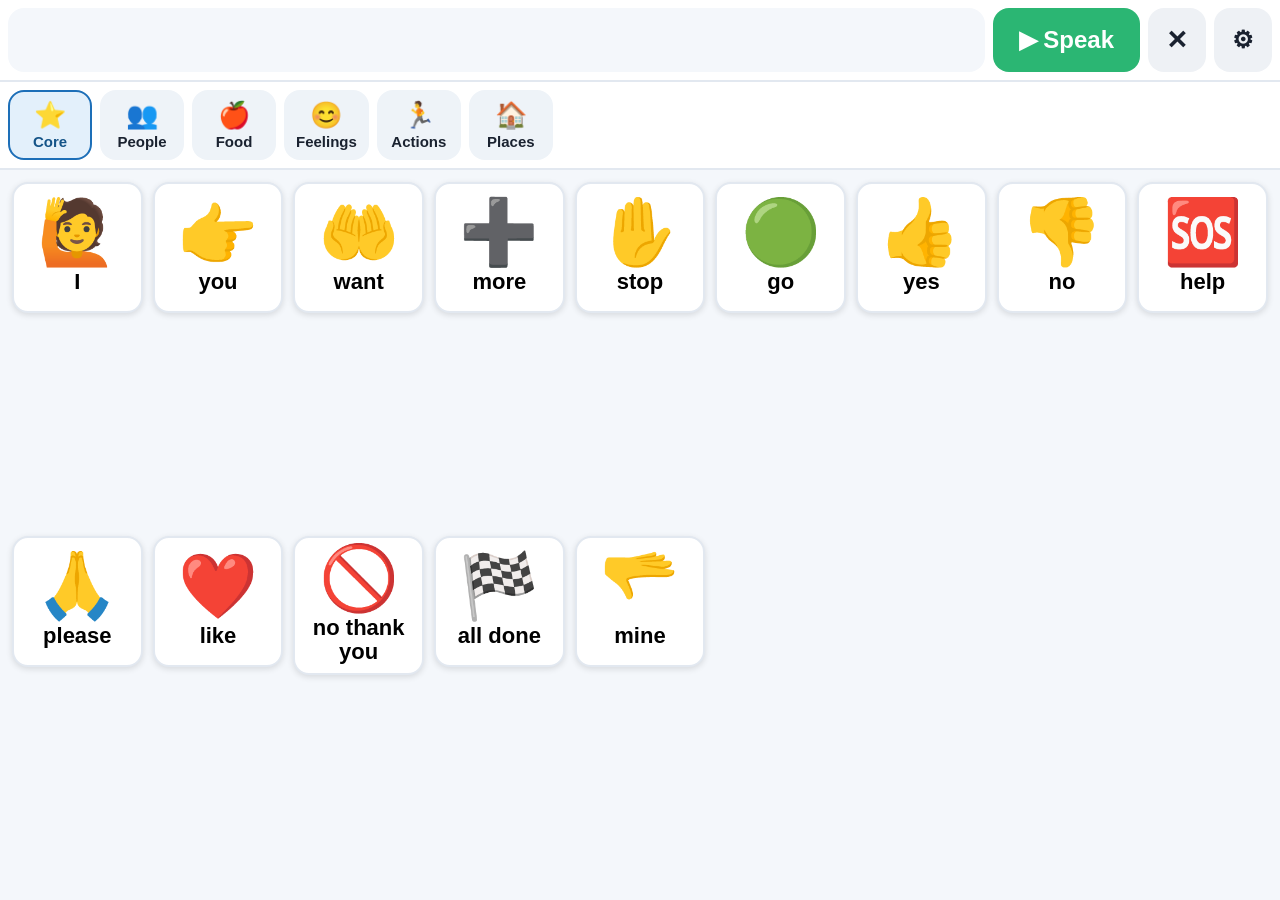
==== index.html @ 5db4a634 "PicTalk v1 — free, offline AAC talking picture board A tap-to-speak picture board for non-speaking c" ====
<!DOCTYPE html>
<html lang="en">
<head>
  <meta charset="UTF-8" />
  <meta name="viewport" content="width=device-width, initial-scale=1, viewport-fit=cover" />
  <meta name="theme-color" content="#1d6fb8" />
  <title>PicTalk</title>
  <link rel="manifest" href="./manifest.webmanifest" />
  <link rel="icon" href="./icons/icon.svg" type="image/svg+xml" />
  <link rel="apple-touch-icon" href="./icons/icon-192.png" />
  <link rel="stylesheet" href="./styles.css" />
</head>
<body>
  <header class="topbar">
    <div id="sentence" class="sentence" aria-live="polite" aria-label="Sentence"></div>
    <div class="controls">
      <button id="speak-btn" class="btn speak" aria-label="Speak sentence">▶ Speak</button>
      <button id="clear-btn" class="btn clear" aria-label="Clear sentence">✕</button>
      <button id="gear-btn" class="btn gear" aria-label="Parent settings">⚙</button>
    </div>
  </header>

  <nav id="categories" class="categories" aria-label="Categories"></nav>

  <main id="grid" class="grid" aria-label="Words"></main>

  <p id="no-speech" class="no-speech" hidden>
    This device's browser can't speak out loud. The tiles still work, but you may
    need a different browser (Chrome, Safari, or Edge) for the voice.
  </p>

  <!-- Parent mode -->
  <dialog id="parent-panel" class="parent-panel">
    <div class="parent-head">
      <h2>Parent settings</h2>
      <button id="parent-close" class="btn small" aria-label="Close">Done</button>
    </div>

    <section class="parent-section">
      <h3>Add a personal tile</h3>
      <p class="muted">Add the people and things in your child's life — a real photo
        of Mom, your dog, a favorite toy.</p>
      <form id="add-form" class="add-form">
        <label>Word it says
          <input id="p-label" type="text" placeholder="Mama" maxlength="30" required />
        </label>
        <label>Category
          <select id="p-category"></select>
        </label>
        <label>Speak differently? (optional)
          <input id="p-say" type="text" placeholder="leave blank to say the word above" maxlength="60" />
        </label>
        <label>Photo (optional)
          <input id="p-photo" type="file" accept="image/*" capture="environment" />
        </label>
        <button type="submit" class="btn primary">Add tile</button>
      </form>
    </section>

    <section class="parent-section">
      <h3>Your personal tiles</h3>
      <div id="personal-list" class="personal-list"></div>
    </section>

    <section class="parent-section">
      <h3>Voice</h3>
      <label>Speaking voice
        <select id="voice-select"></select>
      </label>
    </section>

    <p class="privacy">🔒 Everything you add — photos, names, words — stays on this
      device only. Nothing is ever uploaded.</p>
  </dialog>

  <script type="module" src="./js/app.js"></script>
</body>
</html>
---- styles.css ----
/* PicTalk styles — large touch targets, high contrast, calm colors.
   Designed for a child's finger on a cheap tablet: big tiles, clear labels,
   nothing tiny or fiddly on the Talk screen. */

:root {
  --bg: #f4f7fb;
  --tile-bg: #ffffff;
  --ink: #1a2230;
  --brand: #1d6fb8;
  --brand-dark: #155488;
  --accent: #2bb673;
  --danger: #d2462f;
  --shadow: 0 2px 6px rgba(0, 0, 0, 0.12);
  --radius: 16px;
}

* { box-sizing: border-box; }

html, body {
  margin: 0;
  height: 100%;
  background: var(--bg);
  color: var(--ink);
  font-family: system-ui, -apple-system, "Segoe UI", Roboto, sans-serif;
  -webkit-tap-highlight-color: transparent;
}

body {
  display: flex;
  flex-direction: column;
  height: 100dvh;
  overflow: hidden;
}

/* ---- Top bar: sentence + controls ---- */
.topbar {
  display: flex;
  align-items: stretch;
  gap: 8px;
  padding: 8px;
  background: #fff;
  border-bottom: 2px solid #e2e8f0;
  padding-top: max(8px, env(safe-area-inset-top));
}

.sentence {
  flex: 1;
  min-height: 64px;
  display: flex;
  align-items: center;
  flex-wrap: wrap;
  gap: 8px;
  padding: 8px 12px;
  background: var(--bg);
  border-radius: var(--radius);
  font-size: 28px;
  overflow-x: auto;
}

.token {
  background: var(--brand);
  color: #fff;
  padding: 4px 14px;
  border-radius: 999px;
  white-space: nowrap;
}

.controls { display: flex; gap: 8px; }

.btn {
  border: none;
  border-radius: var(--radius);
  background: #e8eef5;
  color: var(--ink);
  font-size: 20px;
  font-weight: 600;
  padding: 0 18px;
  cursor: pointer;
  transition: transform 0.05s ease, background 0.15s ease;
}
.btn:active { transform: scale(0.96); }

.btn.speak { background: var(--accent); color: #fff; font-size: 24px; padding: 0 26px; }
.btn.clear { background: #eef1f5; font-size: 26px; }
.btn.gear  { background: #eef1f5; font-size: 24px; }
.btn.primary { background: var(--brand); color: #fff; }
.btn.danger  { background: var(--danger); color: #fff; }
.btn.small   { font-size: 16px; padding: 8px 14px; }

/* ---- Category bar ---- */
.categories {
  display: flex;
  gap: 8px;
  padding: 8px;
  overflow-x: auto;
  background: #fff;
  border-bottom: 2px solid #e2e8f0;
}

.cat {
  flex: 0 0 auto;
  display: flex;
  flex-direction: column;
  align-items: center;
  gap: 2px;
  min-width: 84px;
  padding: 8px 10px;
  border: 2px solid transparent;
  border-radius: var(--radius);
  background: #eef3f8;
  color: var(--ink);
  font-size: 15px;
  font-weight: 600;
  cursor: pointer;
}
.cat .cat-emoji { font-size: 26px; }
.cat.active {
  background: #e3f0fb;
  border-color: var(--brand);
  color: var(--brand-dark);
}

/* ---- Tile grid ---- */
.grid {
  flex: 1;
  overflow-y: auto;
  display: grid;
  grid-template-columns: repeat(auto-fill, minmax(120px, 1fr));
  gap: 10px;
  padding: 12px;
  padding-bottom: max(12px, env(safe-area-inset-bottom));
}

.tile {
  display: flex;
  flex-direction: column;
  align-items: center;
  justify-content: center;
  gap: 6px;
  aspect-ratio: 1 / 1;
  background: var(--tile-bg);
  border: 2px solid #e2e8f0;
  border-radius: var(--radius);
  box-shadow: var(--shadow);
  cursor: pointer;
  padding: 8px;
  transition: transform 0.05s ease, border-color 0.15s ease;
}
.tile:active { transform: scale(0.95); border-color: var(--brand); }

.tile-emoji { font-size: clamp(40px, 9vw, 64px); line-height: 1; }
.tile-photo {
  width: 70%;
  aspect-ratio: 1 / 1;
  object-fit: cover;
  border-radius: 12px;
}
.tile-label {
  font-size: clamp(16px, 3.5vw, 22px);
  font-weight: 700;
  text-align: center;
  line-height: 1.1;
}

.no-speech {
  margin: 0;
  padding: 10px 16px;
  background: #fff4d6;
  color: #6b5300;
  font-size: 15px;
  text-align: center;
}

/* ---- Parent panel (dialog) ---- */
.parent-panel {
  width: min(560px, 94vw);
  max-height: 90dvh;
  border: none;
  border-radius: 20px;
  padding: 0;
  box-shadow: 0 12px 40px rgba(0, 0, 0, 0.3);
  overflow: auto;
}
.parent-panel::backdrop { background: rgba(10, 20, 35, 0.45); }

.parent-head {
  position: sticky;
  top: 0;
  display: flex;
  align-items: center;
  justify-content: space-between;
  padding: 16px 20px;
  background: var(--brand);
  color: #fff;
}
.parent-head h2 { margin: 0; font-size: 22px; }

.parent-section { padding: 16px 20px; border-bottom: 1px solid #eef1f5; }
.parent-section h3 { margin: 0 0 6px; font-size: 18px; }

.muted { color: #5b6675; font-size: 14px; margin: 0 0 10px; }

.add-form { display: flex; flex-direction: column; gap: 12px; }
.add-form label {
  display: flex;
  flex-direction: column;
  gap: 4px;
  font-size: 14px;
  font-weight: 600;
  color: #44505f;
}
.add-form input, .add-form select, #voice-select {
  font-size: 17px;
  padding: 10px;
  border: 2px solid #d4dce6;
  border-radius: 12px;
  background: #fff;
}

.personal-list { display: flex; flex-direction: column; gap: 8px; }
.personal-row {
  display: flex;
  align-items: center;
  gap: 12px;
  padding: 8px;
  background: #f6f9fc;
  border-radius: 12px;
}
.thumb {
  width: 48px; height: 48px;
  object-fit: cover;
  border-radius: 10px;
  background: #e8eef5;
  display: flex; align-items: center; justify-content: center;
  font-size: 24px;
}
.personal-meta { flex: 1; font-weight: 600; }

.privacy {
  margin: 0;
  padding: 16px 20px;
  font-size: 14px;
  color: #2f6b4a;
  background: #eafaf1;
}

#voice-select { width: 100%; }
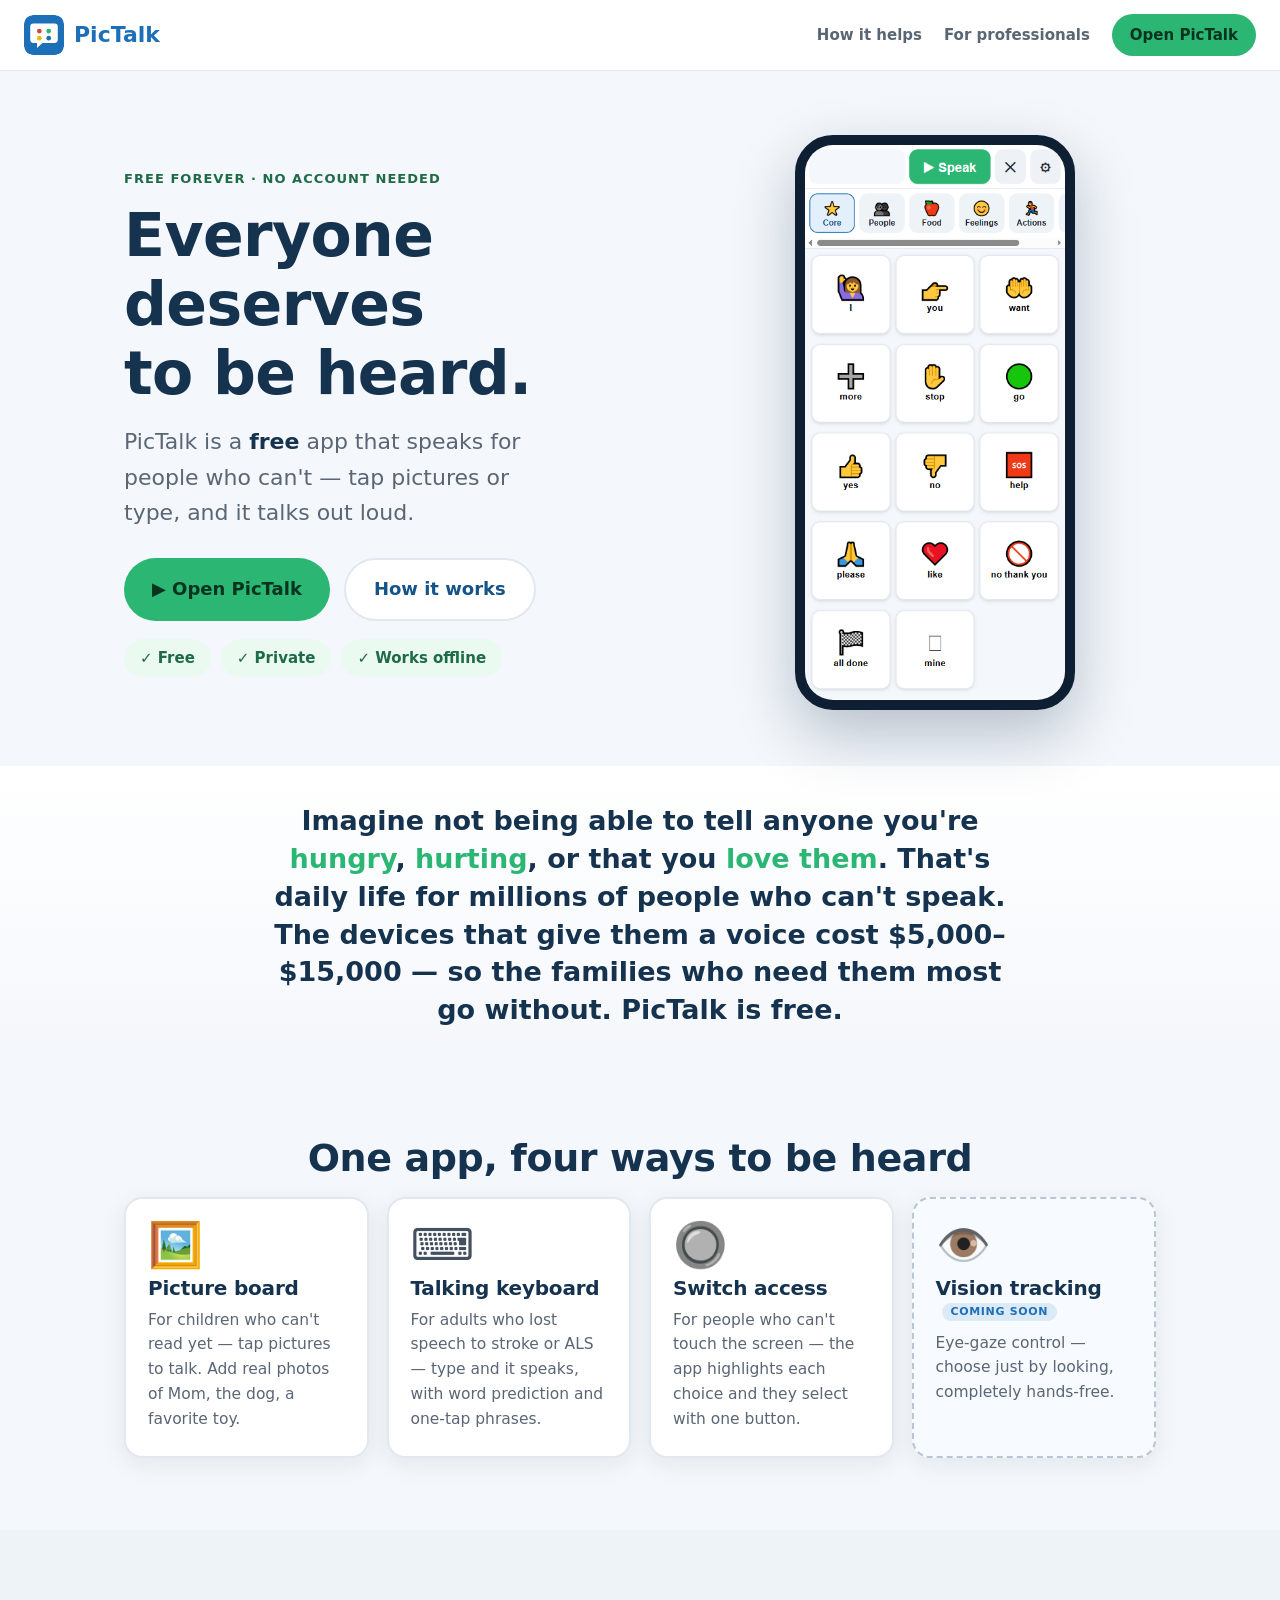
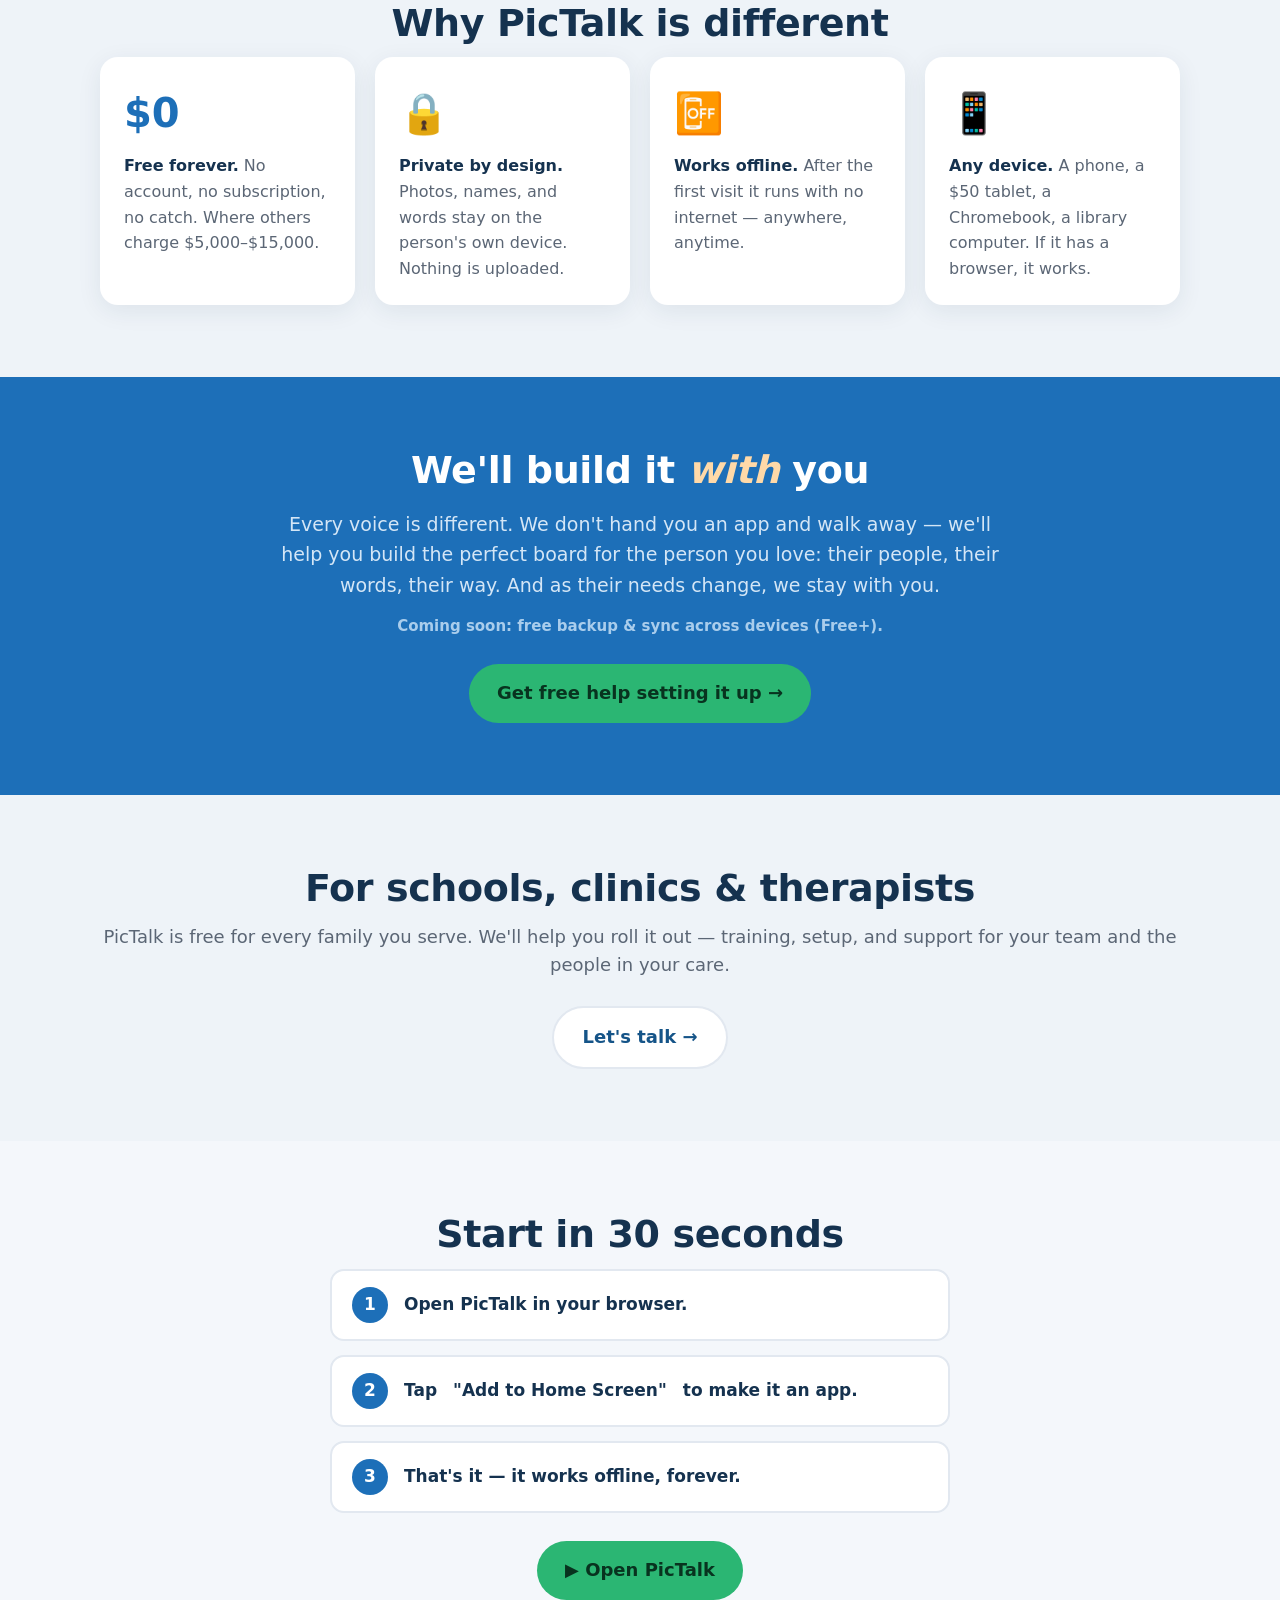
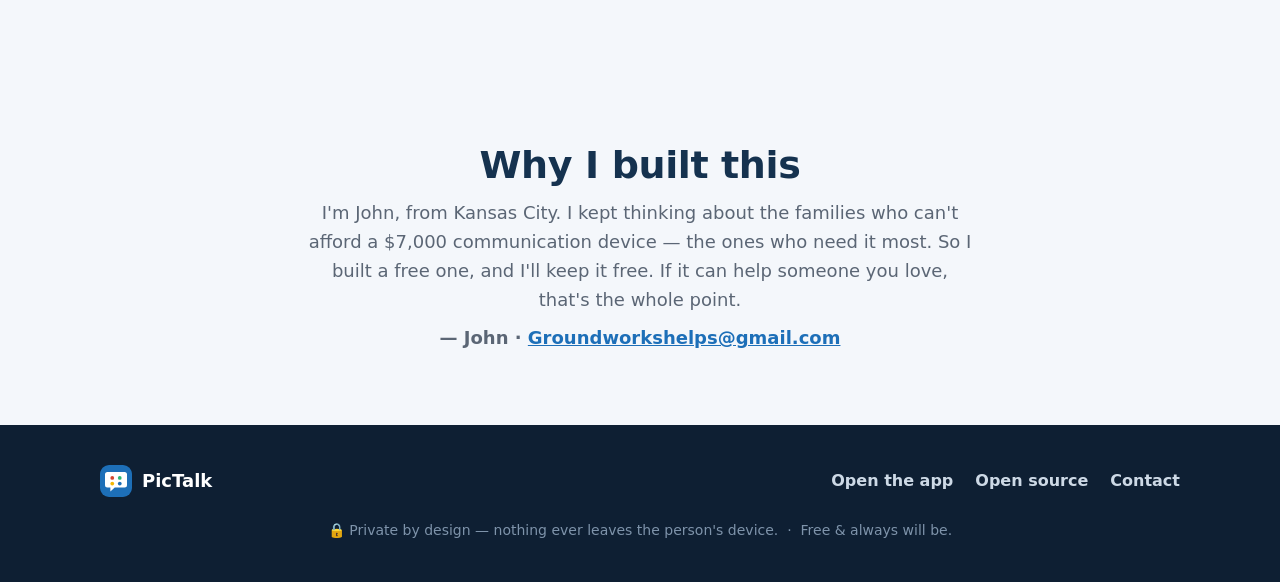
==== commit a2faf85e: "Add landing page; move app to /app/ New warm, accessible marketing landing page at the site root: he" ====
--- a/index.html
+++ b/index.html
@@ -2,77 +2,199 @@
 <html lang="en">
 <head>
   <meta charset="UTF-8" />
-  <meta name="viewport" content="width=device-width, initial-scale=1, viewport-fit=cover" />
+  <meta name="viewport" content="width=device-width, initial-scale=1" />
+  <title>PicTalk — A free app that speaks for people who can't</title>
+  <meta name="description" content="PicTalk is a free, private, offline communication app for people who can't speak. Tap pictures or type, and it talks out loud. Free forever — works on any phone or tablet." />
   <meta name="theme-color" content="#1d6fb8" />
-  <title>PicTalk</title>
-  <link rel="manifest" href="./manifest.webmanifest" />
-  <link rel="icon" href="./icons/icon.svg" type="image/svg+xml" />
-  <link rel="apple-touch-icon" href="./icons/icon-192.png" />
-  <link rel="stylesheet" href="./styles.css" />
+  <link rel="icon" href="./app/icons/icon.svg" type="image/svg+xml" />
+  <link rel="stylesheet" href="./landing.css" />
+  <!-- Open Graph for link sharing -->
+  <meta property="og:title" content="PicTalk — a free voice for people who can't speak" />
+  <meta property="og:description" content="Free, private, offline. Tap pictures or type and it talks out loud. Works on any phone or tablet." />
+  <meta property="og:type" content="website" />
 </head>
 <body>
-  <header class="topbar">
-    <div id="sentence" class="sentence" aria-live="polite" aria-label="Sentence"></div>
-    <div class="controls">
-      <button id="speak-btn" class="btn speak" aria-label="Speak sentence">▶ Speak</button>
-      <button id="clear-btn" class="btn clear" aria-label="Clear sentence">✕</button>
-      <button id="gear-btn" class="btn gear" aria-label="Parent settings">⚙</button>
+  <a class="skip-link" href="#main">Skip to content</a>
+
+  <!-- NAV -->
+  <header class="nav">
+    <a class="brand" href="/" aria-label="PicTalk home">
+      <img src="./app/icons/icon.svg" alt="" width="40" height="40" />
+      <span>PicTalk</span>
+    </a>
+    <nav class="nav-links" aria-label="Primary">
+      <a href="#help">How it helps</a>
+      <a href="#pros">For professionals</a>
+      <a class="btn btn-primary btn-sm" href="./app/">Open PicTalk</a>
+    </nav>
+  </header>
+
+  <main id="main">
+
+    <!-- HERO -->
+    <section class="hero" aria-labelledby="hero-title">
+      <div class="hero-copy">
+        <p class="eyebrow">Free forever · No account needed</p>
+        <h1 id="hero-title">Everyone deserves to&nbsp;be&nbsp;heard.</h1>
+        <p class="lede">
+          PicTalk is a <strong>free</strong> app that speaks for people who can't —
+          tap pictures or type, and it talks out loud.
+        </p>
+        <div class="cta-row">
+          <a class="btn btn-primary btn-lg" href="./app/">▶ Open PicTalk</a>
+          <a class="btn btn-ghost btn-lg" href="#start">How it works</a>
+        </div>
+        <ul class="chips" aria-label="Key promises">
+          <li>✓ Free</li>
+          <li>✓ Private</li>
+          <li>✓ Works offline</li>
+        </ul>
+      </div>
+      <div class="hero-art" aria-hidden="true">
+        <div class="phone">
+          <img src="./hero-app.png" alt="" />
+        </div>
+      </div>
+    </section>
+
+    <!-- EMOTIONAL HOOK -->
+    <section class="hook" aria-label="Why PicTalk exists">
+      <p>
+        Imagine not being able to tell anyone you're
+        <span class="hl">hungry</span>, <span class="hl">hurting</span>, or that you
+        <span class="hl">love them</span>. That's daily life for millions of people who
+        can't speak. The devices that give them a voice cost
+        <strong>$5,000&ndash;$15,000</strong> — so the families who need them most go
+        without. <strong>PicTalk is free.</strong>
+      </p>
+    </section>
+
+    <!-- WHO IT HELPS -->
+    <section id="help" class="section" aria-labelledby="help-title">
+      <h2 id="help-title">One app, four ways to be heard</h2>
+      <div class="cards">
+        <article class="card">
+          <div class="card-emoji" aria-hidden="true">🖼️</div>
+          <h3>Picture board</h3>
+          <p>For children who can't read yet — tap pictures to talk. Add real photos of
+            Mom, the dog, a favorite toy.</p>
+        </article>
+        <article class="card">
+          <div class="card-emoji" aria-hidden="true">⌨️</div>
+          <h3>Talking keyboard</h3>
+          <p>For adults who lost speech to stroke or ALS — type and it speaks, with word
+            prediction and one-tap phrases.</p>
+        </article>
+        <article class="card">
+          <div class="card-emoji" aria-hidden="true">🔘</div>
+          <h3>Switch access</h3>
+          <p>For people who can't touch the screen — the app highlights each choice and
+            they select with one button.</p>
+        </article>
+        <article class="card card-soon">
+          <div class="card-emoji" aria-hidden="true">👁️</div>
+          <h3>Vision tracking <span class="soon">Coming soon</span></h3>
+          <p>Eye-gaze control — choose just by looking, completely hands-free.</p>
+        </article>
+      </div>
+    </section>
+
+    <!-- WHY DIFFERENT -->
+    <section class="section section-tint" aria-labelledby="why-title">
+      <h2 id="why-title">Why PicTalk is different</h2>
+      <div class="why-grid">
+        <div class="why">
+          <div class="why-big">$0</div>
+          <p><strong>Free forever.</strong> No account, no subscription, no catch. Where
+            others charge $5,000&ndash;$15,000.</p>
+        </div>
+        <div class="why">
+          <div class="why-big">🔒</div>
+          <p><strong>Private by design.</strong> Photos, names, and words stay on the
+            person's own device. Nothing is uploaded.</p>
+        </div>
+        <div class="why">
+          <div class="why-big">📴</div>
+          <p><strong>Works offline.</strong> After the first visit it runs with no
+            internet — anywhere, anytime.</p>
+        </div>
+        <div class="why">
+          <div class="why-big">📱</div>
+          <p><strong>Any device.</strong> A phone, a $50 tablet, a Chromebook, a library
+            computer. If it has a browser, it works.</p>
+        </div>
+      </div>
+    </section>
+
+    <!-- WE'LL BUILD IT WITH YOU -->
+    <section class="section section-personal" aria-labelledby="personal-title">
+      <div class="personal-inner">
+        <h2 id="personal-title">We'll build it <em>with</em> you</h2>
+        <p>
+          Every voice is different. We don't hand you an app and walk away — we'll help
+          you build the perfect board for the person you love: their people, their words,
+          their way. And as their needs change, we stay with you.
+        </p>
+        <p class="coming">Coming soon: free backup &amp; sync across devices (Free+).</p>
+        <a class="btn btn-primary btn-lg" href="mailto:Groundworkshelps@gmail.com?subject=Help%20setting%20up%20PicTalk">
+          Get free help setting it up →
+        </a>
+      </div>
+    </section>
+
+    <!-- FOR PROFESSIONALS -->
+    <section id="pros" class="section section-tint" aria-labelledby="pros-title">
+      <h2 id="pros-title">For schools, clinics &amp; therapists</h2>
+      <p class="section-sub">
+        PicTalk is free for every family you serve. We'll help you roll it out — training,
+        setup, and support for your team and the people in your care.
+      </p>
+      <a class="btn btn-ghost btn-lg" href="mailto:Groundworkshelps@gmail.com?subject=PicTalk%20for%20our%20organization">
+        Let's talk →
+      </a>
+    </section>
+
+    <!-- START IN 30 SECONDS -->
+    <section id="start" class="section" aria-labelledby="start-title">
+      <h2 id="start-title">Start in 30 seconds</h2>
+      <ol class="steps">
+        <li><span class="step-n">1</span> Open PicTalk in your browser.</li>
+        <li><span class="step-n">2</span> Tap <strong>"Add to Home Screen"</strong> to make it an app.</li>
+        <li><span class="step-n">3</span> That's it — it works offline, forever.</li>
+      </ol>
+      <a class="btn btn-primary btn-lg" href="./app/">▶ Open PicTalk</a>
+    </section>
+
+    <!-- FROM THE MAKER -->
+    <section class="section section-maker" aria-labelledby="maker-title">
+      <h2 id="maker-title">Why I built this</h2>
+      <p>
+        I'm John, from Kansas City. I kept thinking about the families who can't afford a
+        $7,000 communication device — the ones who need it most. So I built a free one,
+        and I'll keep it free. If it can help someone you love, that's the whole point.
+      </p>
+      <p class="maker-sign">— John · <a href="mailto:Groundworkshelps@gmail.com">Groundworkshelps@gmail.com</a></p>
+    </section>
+
+  </main>
+
+  <!-- FOOTER -->
+  <footer class="footer">
+    <div class="footer-row">
+      <a class="brand brand-foot" href="/">
+        <img src="./app/icons/icon.svg" alt="" width="32" height="32" />
+        <span>PicTalk</span>
+      </a>
+      <nav class="footer-links" aria-label="Footer">
+        <a href="./app/">Open the app</a>
+        <a href="https://github.com/CrunchMaster-dev/pictalk">Open source</a>
+        <a href="mailto:Groundworkshelps@gmail.com">Contact</a>
+      </nav>
     </div>
-  </header>
-
-  <nav id="categories" class="categories" aria-label="Categories"></nav>
-
-  <main id="grid" class="grid" aria-label="Words"></main>
-
-  <p id="no-speech" class="no-speech" hidden>
-    This device's browser can't speak out loud. The tiles still work, but you may
-    need a different browser (Chrome, Safari, or Edge) for the voice.
-  </p>
-
-  <!-- Parent mode -->
-  <dialog id="parent-panel" class="parent-panel">
-    <div class="parent-head">
-      <h2>Parent settings</h2>
-      <button id="parent-close" class="btn small" aria-label="Close">Done</button>
-    </div>
-
-    <section class="parent-section">
-      <h3>Add a personal tile</h3>
-      <p class="muted">Add the people and things in your child's life — a real photo
-        of Mom, your dog, a favorite toy.</p>
-      <form id="add-form" class="add-form">
-        <label>Word it says
-          <input id="p-label" type="text" placeholder="Mama" maxlength="30" required />
-        </label>
-        <label>Category
-          <select id="p-category"></select>
-        </label>
-        <label>Speak differently? (optional)
-          <input id="p-say" type="text" placeholder="leave blank to say the word above" maxlength="60" />
-        </label>
-        <label>Photo (optional)
-          <input id="p-photo" type="file" accept="image/*" capture="environment" />
-        </label>
-        <button type="submit" class="btn primary">Add tile</button>
-      </form>
-    </section>
-
-    <section class="parent-section">
-      <h3>Your personal tiles</h3>
-      <div id="personal-list" class="personal-list"></div>
-    </section>
-
-    <section class="parent-section">
-      <h3>Voice</h3>
-      <label>Speaking voice
-        <select id="voice-select"></select>
-      </label>
-    </section>
-
-    <p class="privacy">🔒 Everything you add — photos, names, words — stays on this
-      device only. Nothing is ever uploaded.</p>
-  </dialog>
-
-  <script type="module" src="./js/app.js"></script>
+    <p class="footer-note">
+      🔒 Private by design — nothing ever leaves the person's device. &nbsp;·&nbsp;
+      Free &amp; always will be.
+    </p>
+  </footer>
 </body>
 </html>
--- a/landing.css
+++ b/landing.css
@@ -0,0 +1,237 @@
+/* PicTalk landing page — warm, friendly, accessible.
+   Brand carried from the app: blue #1d6fb8, green #2bb673. */
+
+:root {
+  --blue: #1d6fb8;
+  --blue-dark: #155488;
+  --green: #2bb673;
+  --green-dark: #1f6b47;
+  --ink: #15324f;
+  --body: #44505f;
+  --muted: #5b6675;
+  --bg: #f4f7fb;
+  --card: #ffffff;
+  --soft: #eef3f8;
+  --line: #e2e8f0;
+  --radius: 18px;
+  --shadow: 0 6px 24px rgba(21, 50, 79, 0.08);
+  --maxw: 1080px;
+}
+
+* { box-sizing: border-box; margin: 0; padding: 0; }
+
+html { scroll-behavior: smooth; }
+@media (prefers-reduced-motion: reduce) {
+  html { scroll-behavior: auto; }
+  * { transition: none !important; animation: none !important; }
+}
+
+body {
+  font-family: system-ui, -apple-system, "Segoe UI", Roboto, sans-serif;
+  color: var(--body);
+  background: var(--bg);
+  line-height: 1.6;
+  -webkit-font-smoothing: antialiased;
+}
+
+h1, h2, h3 { color: var(--ink); line-height: 1.15; letter-spacing: -0.01em; }
+strong { color: var(--ink); }
+a { color: var(--blue); }
+
+/* Accessibility: skip link + focus */
+.skip-link {
+  position: absolute; left: -999px; top: 0;
+  background: var(--blue); color: #fff; padding: 10px 16px; border-radius: 0 0 10px 0;
+  z-index: 100;
+}
+.skip-link:focus { left: 0; }
+a:focus-visible, .btn:focus-visible {
+  outline: 3px solid var(--blue);
+  outline-offset: 3px;
+  border-radius: 6px;
+}
+
+/* Buttons */
+.btn {
+  display: inline-flex; align-items: center; justify-content: center; gap: 8px;
+  font-weight: 800; text-decoration: none; cursor: pointer;
+  border-radius: 999px; transition: transform 0.08s ease, background-color 0.15s ease;
+  white-space: nowrap;
+}
+.btn:active { transform: scale(0.97); }
+.btn-primary { background: var(--green); color: #08331f; }
+.btn-primary:hover { background: #25a667; }
+.btn-ghost { background: #fff; color: var(--blue-dark); border: 2px solid var(--line); }
+.btn-ghost:hover { border-color: var(--blue); }
+.btn-sm { padding: 9px 18px; font-size: 15px; }
+.btn-lg { padding: 15px 28px; font-size: 18px; }
+
+/* Nav */
+.nav {
+  position: sticky; top: 0; z-index: 50;
+  display: flex; align-items: center; justify-content: space-between;
+  gap: 16px; padding: 14px 24px;
+  background: rgba(255, 255, 255, 0.92);
+  backdrop-filter: blur(8px);
+  border-bottom: 1px solid var(--line);
+}
+.brand {
+  display: inline-flex; align-items: center; gap: 10px;
+  font-weight: 800; font-size: 22px; color: var(--blue); text-decoration: none;
+}
+.brand img { border-radius: 9px; }
+.nav-links { display: flex; align-items: center; gap: 22px; }
+.nav-links > a:not(.btn) {
+  font-weight: 700; color: var(--muted); text-decoration: none; font-size: 15px;
+}
+.nav-links > a:not(.btn):hover { color: var(--ink); }
+
+/* Layout helper */
+.section {
+  max-width: var(--maxw); margin: 0 auto; padding: 72px 24px;
+}
+.section > h2 {
+  font-size: clamp(26px, 4vw, 38px); text-align: center; margin-bottom: 12px;
+}
+.section-sub {
+  text-align: center; max-width: 620px; margin: 0 auto 26px;
+  font-size: 18px; color: var(--muted);
+}
+.section-tint { max-width: none; background: var(--soft); }
+.section-tint > * { max-width: var(--maxw); margin-left: auto; margin-right: auto; }
+
+/* Hero */
+.hero {
+  max-width: var(--maxw); margin: 0 auto;
+  display: grid; grid-template-columns: 1.1fr 0.9fr; gap: 48px; align-items: center;
+  padding: 64px 24px 56px;
+}
+.eyebrow {
+  font-weight: 800; font-size: 13px; letter-spacing: 0.08em; text-transform: uppercase;
+  color: var(--green-dark);
+}
+.hero h1 {
+  font-size: clamp(38px, 6vw, 60px); font-weight: 900; margin: 12px 0 16px;
+}
+.lede { font-size: clamp(18px, 2.4vw, 22px); color: var(--muted); max-width: 30ch; }
+.cta-row { display: flex; flex-wrap: wrap; gap: 14px; margin: 28px 0 18px; }
+.chips { list-style: none; display: flex; flex-wrap: wrap; gap: 10px; }
+.chips li {
+  background: #eafaf1; color: var(--green-dark); font-weight: 800; font-size: 15px;
+  padding: 7px 16px; border-radius: 999px;
+}
+
+/* Phone mock */
+.hero-art { display: flex; justify-content: center; }
+.phone {
+  width: 280px; max-width: 80vw;
+  border: 10px solid #0e1f33; border-radius: 38px; background: #0e1f33;
+  box-shadow: 0 24px 60px rgba(21, 50, 79, 0.28);
+  overflow: hidden; line-height: 0;
+}
+.phone img { width: 100%; height: auto; display: block; }
+
+/* Emotional hook band */
+.hook {
+  background: linear-gradient(180deg, #ffffff 0%, var(--bg) 100%);
+  padding: 8px 24px 8px;
+}
+.hook p {
+  max-width: 760px; margin: 0 auto; text-align: center;
+  font-size: clamp(20px, 2.8vw, 27px); font-weight: 700; color: var(--ink);
+  line-height: 1.4; padding: 28px 0;
+}
+.hl { color: var(--green); }
+
+/* Cards */
+.cards {
+  display: grid; grid-template-columns: repeat(auto-fit, minmax(220px, 1fr)); gap: 18px;
+  margin-top: 16px;
+}
+.card {
+  background: var(--card); border: 2px solid var(--line); border-radius: var(--radius);
+  padding: 24px 22px; box-shadow: var(--shadow);
+}
+.card-emoji { font-size: 44px; line-height: 1; margin-bottom: 10px; }
+.card h3 { font-size: 20px; margin-bottom: 8px; }
+.card p { font-size: 15.5px; color: var(--muted); }
+.card-soon { border-style: dashed; border-color: #b9c6d6; background: #f7faff; }
+.soon {
+  display: inline-block; vertical-align: middle; margin-left: 6px;
+  font-size: 11px; font-weight: 800; letter-spacing: 0.06em; text-transform: uppercase;
+  color: var(--blue); background: #dceaf8; border-radius: 999px; padding: 3px 9px;
+}
+
+/* Why grid */
+.why-grid {
+  display: grid; grid-template-columns: repeat(auto-fit, minmax(220px, 1fr)); gap: 20px;
+}
+.why {
+  background: #fff; border-radius: var(--radius); padding: 24px; box-shadow: var(--shadow);
+}
+.why-big { font-size: 40px; font-weight: 900; color: var(--blue); margin-bottom: 8px; }
+.why p { font-size: 16px; color: var(--muted); }
+
+/* Personal section */
+.section-personal { max-width: none; background: var(--blue); color: #eaf3fb; }
+.personal-inner {
+  max-width: 760px; margin: 0 auto; text-align: center;
+}
+.section-personal h2 { color: #fff; font-size: clamp(26px, 4vw, 38px); }
+.section-personal em { color: #ffd9a8; font-style: italic; }
+.section-personal p { font-size: 19px; color: #d4e6f6; margin: 16px auto 0; max-width: 60ch; }
+.section-personal .coming {
+  font-size: 15px; color: #a9cdec; font-weight: 700; margin-top: 14px;
+}
+.section-personal .btn { margin-top: 26px; }
+
+/* Steps */
+.steps {
+  list-style: none; max-width: 620px; margin: 0 auto 28px;
+  display: flex; flex-direction: column; gap: 14px;
+}
+.steps li {
+  display: flex; align-items: center; gap: 16px;
+  background: #fff; border: 2px solid var(--line); border-radius: 14px;
+  padding: 16px 20px; font-size: 17px; color: var(--ink); font-weight: 600;
+}
+.step-n {
+  flex-shrink: 0; width: 36px; height: 36px; border-radius: 50%;
+  background: var(--blue); color: #fff; font-weight: 800;
+  display: flex; align-items: center; justify-content: center;
+}
+#start { text-align: center; }
+#pros { text-align: center; }
+
+/* Maker */
+.section-maker { max-width: 720px; text-align: center; }
+.section-maker p { font-size: 18px; color: var(--muted); margin-top: 10px; }
+.maker-sign { font-weight: 700; color: var(--ink); }
+
+/* Footer */
+.footer {
+  background: #0e1f33; color: #aebfd0; padding: 40px 24px;
+}
+.footer-row {
+  max-width: var(--maxw); margin: 0 auto;
+  display: flex; align-items: center; justify-content: space-between; flex-wrap: wrap; gap: 16px;
+}
+.brand-foot { color: #fff; font-size: 18px; }
+.footer-links { display: flex; gap: 22px; flex-wrap: wrap; }
+.footer-links a { color: #cdd9e6; text-decoration: none; font-weight: 600; }
+.footer-links a:hover { color: #fff; }
+.footer-note {
+  max-width: var(--maxw); margin: 22px auto 0; text-align: center;
+  font-size: 14px; color: #7e93aa;
+}
+
+/* Responsive */
+@media (max-width: 760px) {
+  .hero { grid-template-columns: 1fr; text-align: center; padding-top: 40px; }
+  .hero-copy { order: 1; }
+  .hero-art { order: 2; }
+  .lede, .chips { margin-left: auto; margin-right: auto; }
+  .cta-row, .chips { justify-content: center; }
+  .nav-links > a:not(.btn) { display: none; }
+  .section { padding: 52px 22px; }
+}
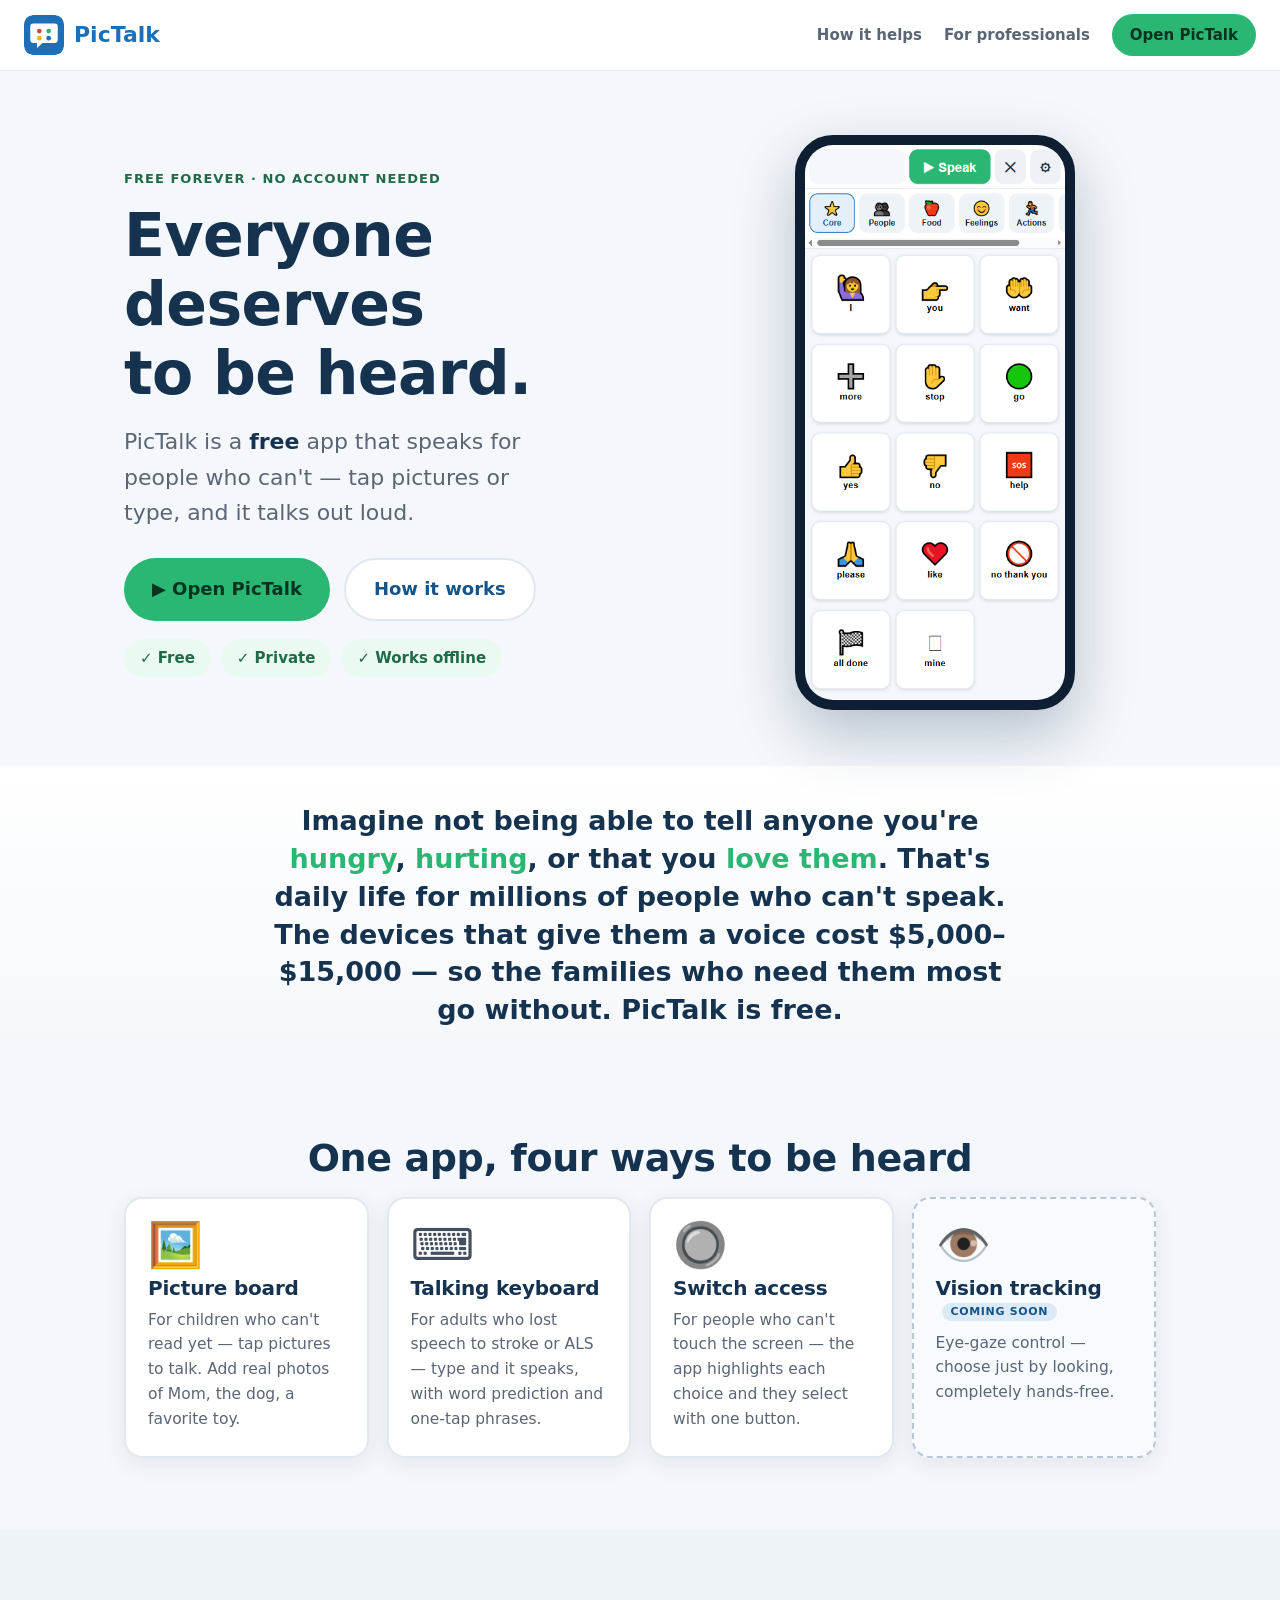
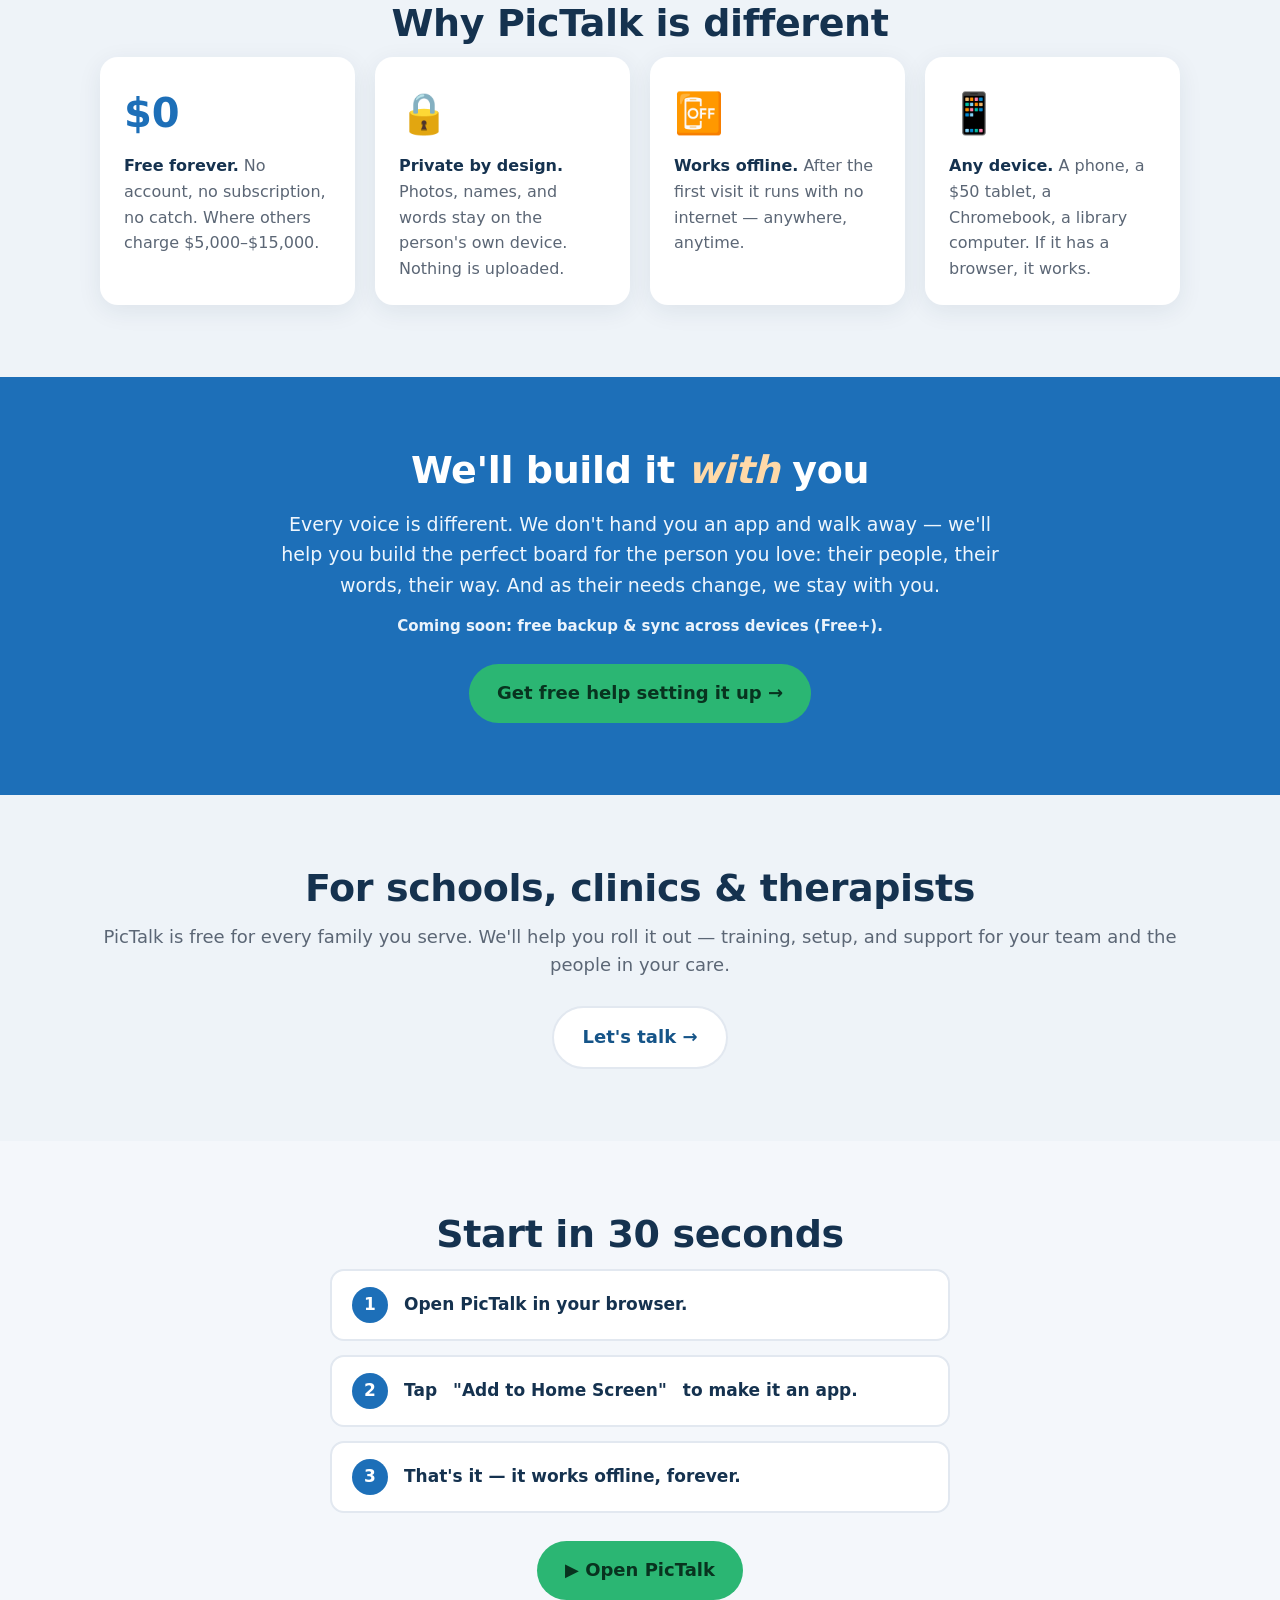
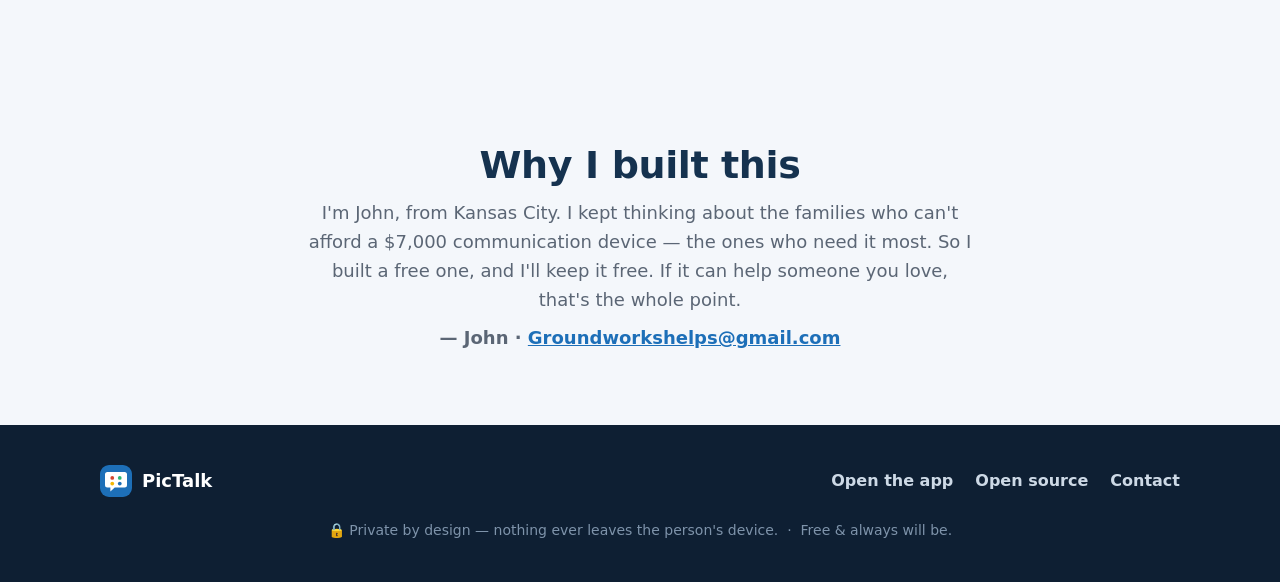
==== commit 0bb6bc38: "Landing audit fixes: WCAG-AA contrast + social share image - Fix 3 color-contrast failures (.soon ba" ====
--- a/index.html
+++ b/index.html
@@ -12,6 +12,15 @@
   <meta property="og:title" content="PicTalk — a free voice for people who can't speak" />
   <meta property="og:description" content="Free, private, offline. Tap pictures or type and it talks out loud. Works on any phone or tablet." />
   <meta property="og:type" content="website" />
+  <meta property="og:url" content="https://crunchmaster-dev.github.io/pictalk/" />
+  <meta property="og:image" content="https://crunchmaster-dev.github.io/pictalk/og-image.png" />
+  <meta property="og:image:width" content="1200" />
+  <meta property="og:image:height" content="630" />
+  <meta property="og:image:alt" content="PicTalk — a free app that speaks for people who can't" />
+  <meta name="twitter:card" content="summary_large_image" />
+  <meta name="twitter:title" content="PicTalk — a free voice for people who can't speak" />
+  <meta name="twitter:description" content="Free, private, offline. Tap pictures or type and it talks out loud." />
+  <meta name="twitter:image" content="https://crunchmaster-dev.github.io/pictalk/og-image.png" />
 </head>
 <body>
   <a class="skip-link" href="#main">Skip to content</a>
--- a/landing.css
+++ b/landing.css
@@ -159,7 +159,7 @@
 .soon {
   display: inline-block; vertical-align: middle; margin-left: 6px;
   font-size: 11px; font-weight: 800; letter-spacing: 0.06em; text-transform: uppercase;
-  color: var(--blue); background: #dceaf8; border-radius: 999px; padding: 3px 9px;
+  color: #155488; background: #dceaf8; border-radius: 999px; padding: 3px 9px;
 }
 
 /* Why grid */
@@ -179,9 +179,9 @@
 }
 .section-personal h2 { color: #fff; font-size: clamp(26px, 4vw, 38px); }
 .section-personal em { color: #ffd9a8; font-style: italic; }
-.section-personal p { font-size: 19px; color: #d4e6f6; margin: 16px auto 0; max-width: 60ch; }
+.section-personal p { font-size: 19px; color: #eef6fd; margin: 16px auto 0; max-width: 60ch; }
 .section-personal .coming {
-  font-size: 15px; color: #a9cdec; font-weight: 700; margin-top: 14px;
+  font-size: 15px; color: #eaf3fb; font-weight: 700; margin-top: 14px;
 }
 .section-personal .btn { margin-top: 26px; }
 
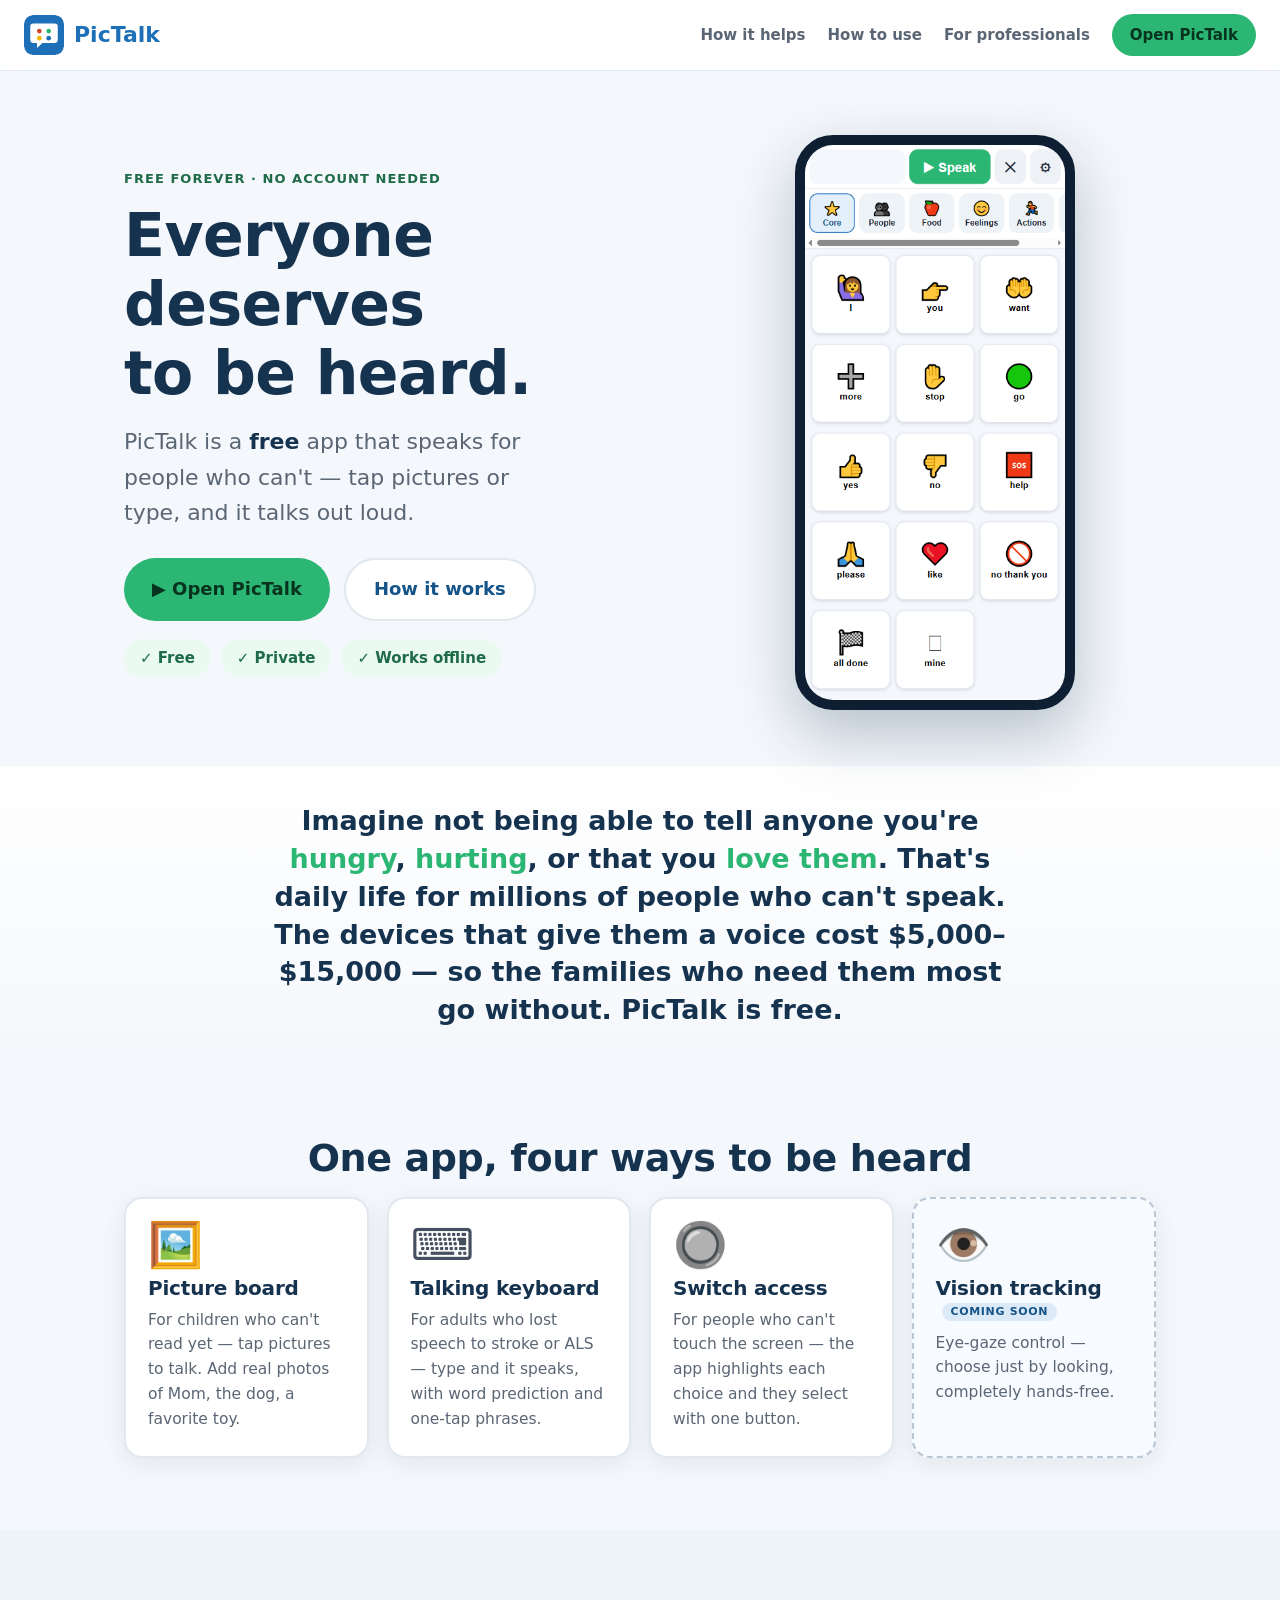
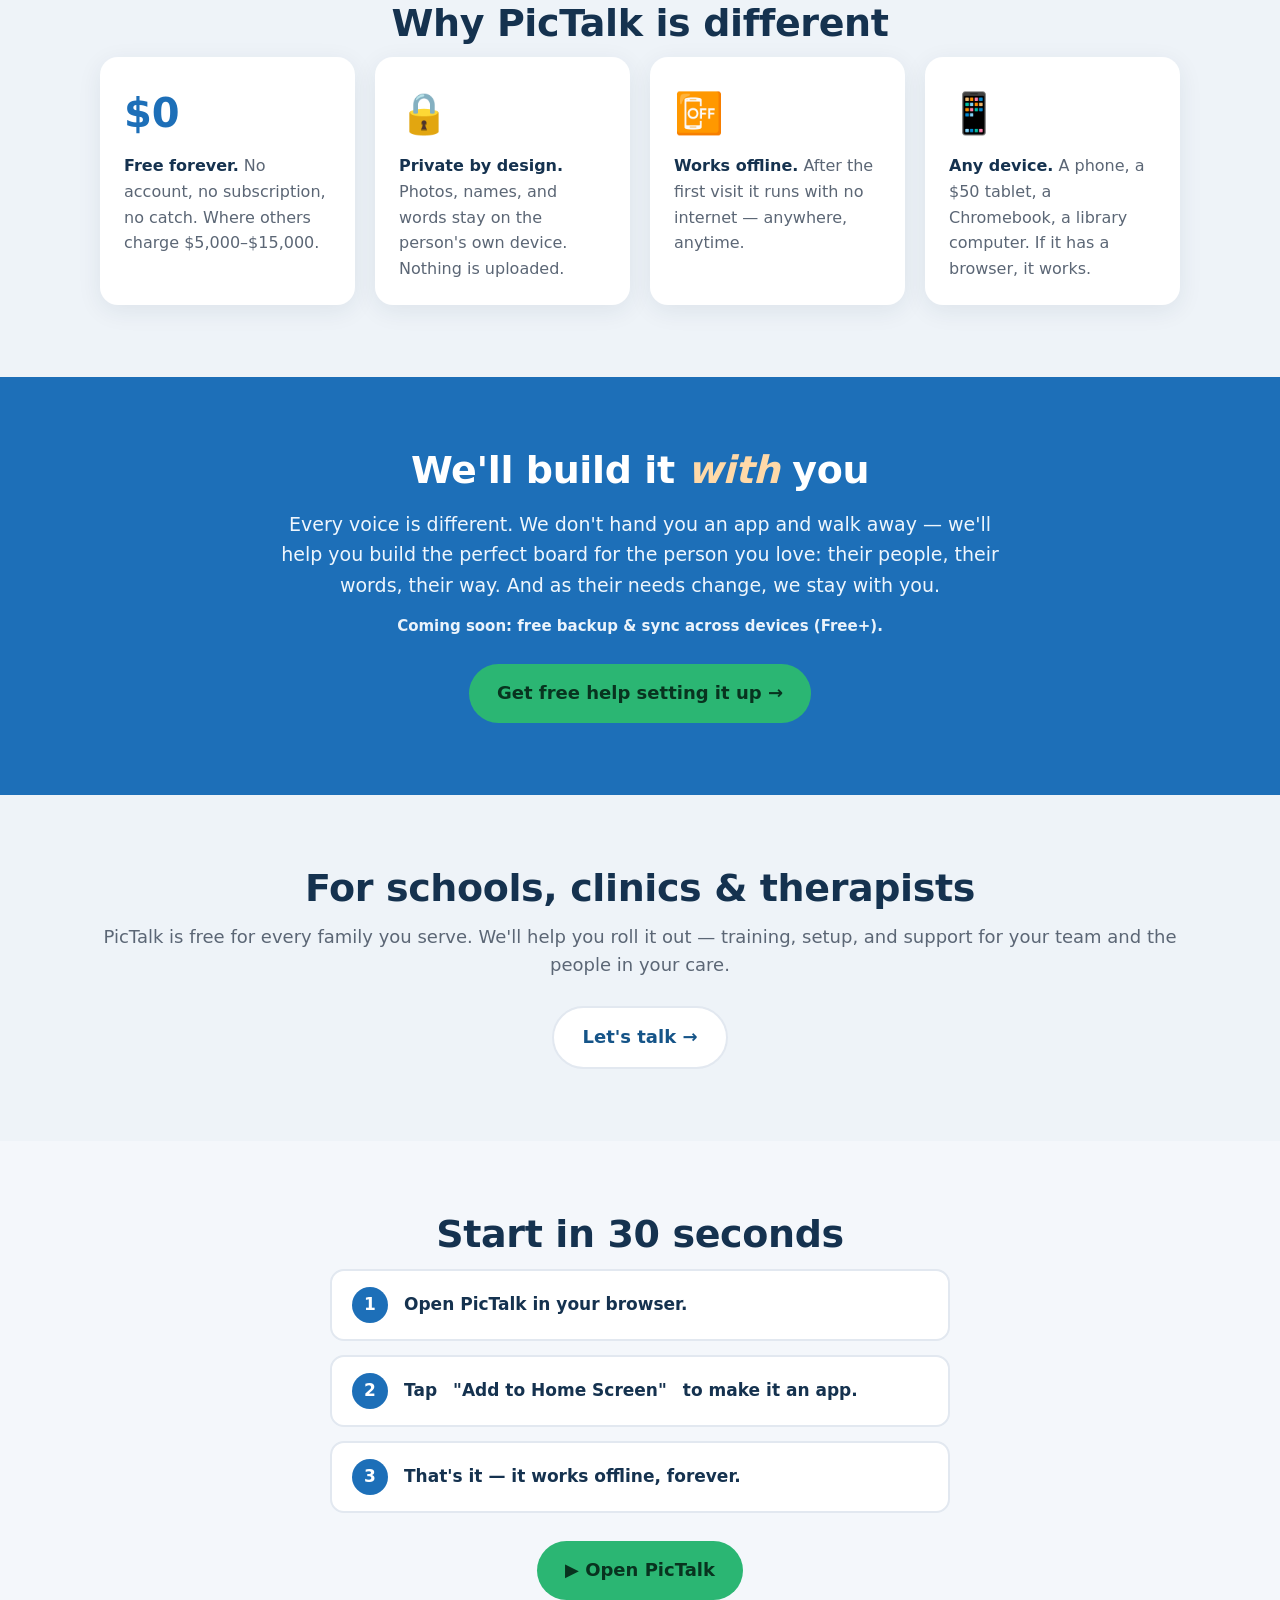
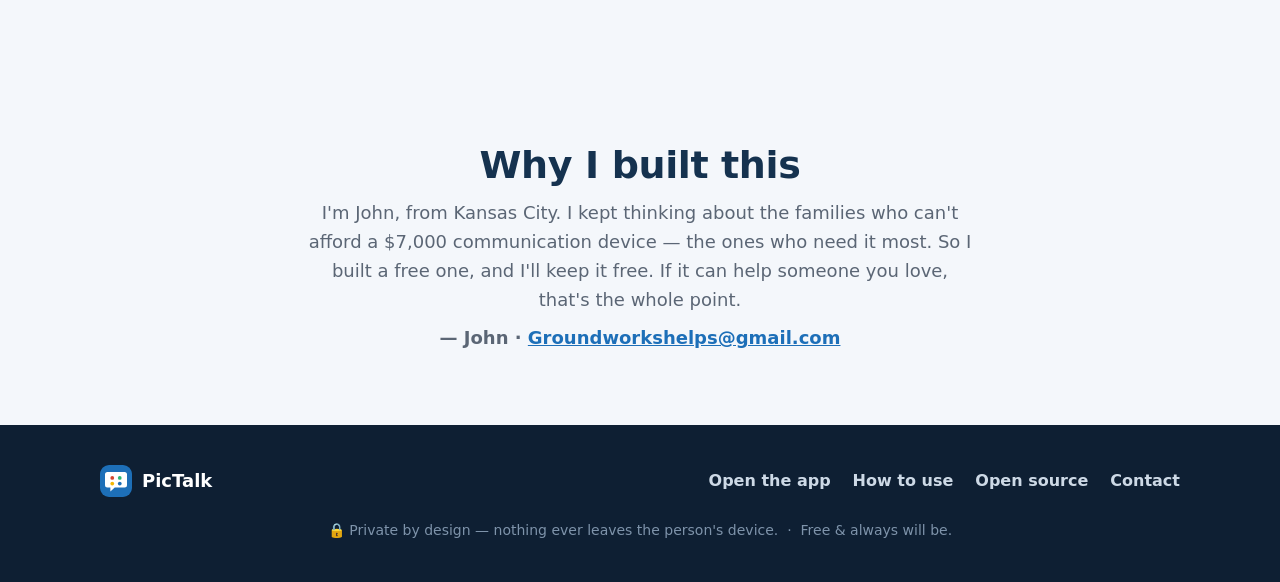
==== commit 7a4debf4: "Add 'How to use' guide page (+ link from landing) A warm, accessible step-by-step guide for caregive" ====
--- a/index.html
+++ b/index.html
@@ -33,6 +33,7 @@
     </a>
     <nav class="nav-links" aria-label="Primary">
       <a href="#help">How it helps</a>
+      <a href="./guide.html">How to use</a>
       <a href="#pros">For professionals</a>
       <a class="btn btn-primary btn-sm" href="./app/">Open PicTalk</a>
     </nav>
@@ -196,6 +197,7 @@
       </a>
       <nav class="footer-links" aria-label="Footer">
         <a href="./app/">Open the app</a>
+        <a href="./guide.html">How to use</a>
         <a href="https://github.com/CrunchMaster-dev/pictalk">Open source</a>
         <a href="mailto:Groundworkshelps@gmail.com">Contact</a>
       </nav>
